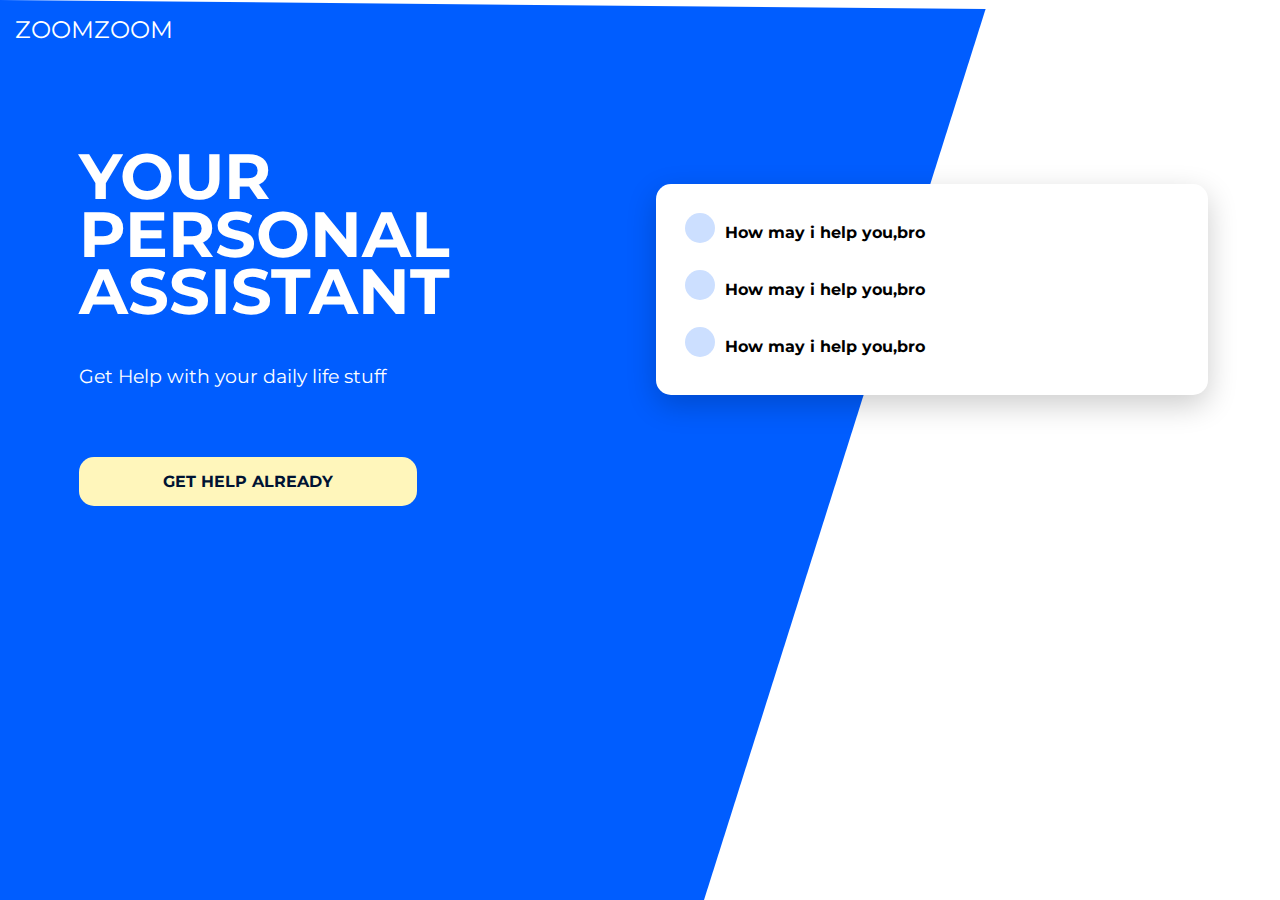
==== index.html @ 07915d10 "first sass project" ====
<!DOCTYPE html>
<html lang="en">
<head>
    <meta charset="UTF-8">
    <meta name="viewport" content="width=device-width, initial-scale=1.0">
    <meta http-equiv="X-UA-Compatible" content="ie=edge">
    <link rel="stylesheet" href="css/main.css">
    <title>Document</title>
</head>
<body>
    <div id="bg"></div>
    <header>
        <a href="#">ZoomZoom</a>
    </header>

    <main>
        <section id="card">
            <ul>
                <li>
                    <span></span>
                    <strong>How may i help you,bro</strong>
                </li>
                <li>
                    <span></span>
                    <strong>How may i help you,bro</strong>
                </li>
                <li>
                    <span></span>
                    <strong>How may i help you,bro</strong>
                </li>
                            </ul>
        </section>
        <section id="primary">
            <h1>Your personal Assistant</h1>
            <p>Get Help with your daily life stuff</p>
            <a href="#">Get help Already</a>
        </section>
        
    </main>

</body>
</html>
---- css/main.css ----
@import url("https://fonts.googleapis.com/css?family=Montserrat");
body, html {
  height: 100%;
}

body {
  font-family: 'Montserrat', sans-serif;
  margin: 0;
}

body #bg {
  -webkit-clip-path: polygon(0 6%, 100% 0, 100% 100%, 0 72%, 13% 100%);
          clip-path: polygon(0 6%, 100% 0, 100% 100%, 0 72%, 13% 100%);
  background-color: #005dff;
  width: 100%;
  height: 100%;
  position: absolute;
  z-index: -1;
}

@media (min-width: 840px) {
  body #bg {
    -webkit-clip-path: polygon(0 0, 77% 1%, 55% 100%, 0% 100%);
            clip-path: polygon(0 0, 77% 1%, 55% 100%, 0% 100%);
  }
}

body header a {
  color: #333;
  text-decoration: none;
  padding: 15px;
  display: block;
  font-size: .8em;
  text-transform: uppercase;
}

@media (min-width: 840px) {
  body header a {
    color: white;
    font-size: 1.5em;
  }
}

@media (min-width: 840px) {
  main {
    display: -ms-grid;
    display: grid;
    -ms-grid-columns: 50% auto;
        grid-template-columns: 50% auto;
        grid-template-areas: "primary card";
  }
}

main section#card {
  background: white;
  padding: 20px;
  margin: 1em auto;
  border-radius: 15px;
  -webkit-box-shadow: 0 10px 30px rgba(0, 0, 0, 0.2);
          box-shadow: 0 10px 30px rgba(0, 0, 0, 0.2);
  width: 80%;
}

@media (min-width: 840px) {
  main section#card {
    grid-area: card;
    height: -webkit-fit-content;
    height: -moz-fit-content;
    height: fit-content;
    -ms-flex-item-align: center;
        -ms-grid-row-align: center;
        align-self: center;
    margin: 1em;
  }
}

main section#card ul {
  list-style-type: none;
  margin: 0;
  padding: 0;
}

main section#card ul li {
  margin-bottom: 10px;
  padding: 9px;
}

main section#card ul li span {
  position: absolute;
  width: 30px;
  height: 30px;
  background-color: #ccdfff;
  border-radius: 50%;
  margin-right: 10px;
}

main section#card ul li strong {
  display: inline-block;
  margin-left: 40px;
  margin-top: 10px;
}

main section#primary {
  color: white;
  padding: 15px;
  text-align: center;
}

@media (min-width: 840px) {
  main section#primary {
    grid-area: primary;
    text-align: left;
    margin: 4em 0 0 4em;
  }
}

main section#primary h1 {
  font-size: 3em;
  margin-top: 10px;
  text-transform: uppercase;
}

@media (min-width: 840px) {
  main section#primary h1 {
    width: 30%;
    font-size: 4em;
    line-height: .9em;
  }
}

main section#primary p {
  font-size: 1.2em;
}

main section#primary a {
  color: #001333;
  border-radius: 15px;
  text-decoration: none;
  text-transform: uppercase;
  font-weight: bold;
  background-color: #fff6bb;
  display: block;
  text-align: center;
  margin: 50px auto 0 auto;
  padding: 8px;
  width: 40%;
  font-size: .7em;
}

@media (min-width: 840px) {
  main section#primary a {
    display: inline-block;
    padding: 15px 60px;
    font-size: 1em;
  }
}
/*# sourceMappingURL=main.css.map */
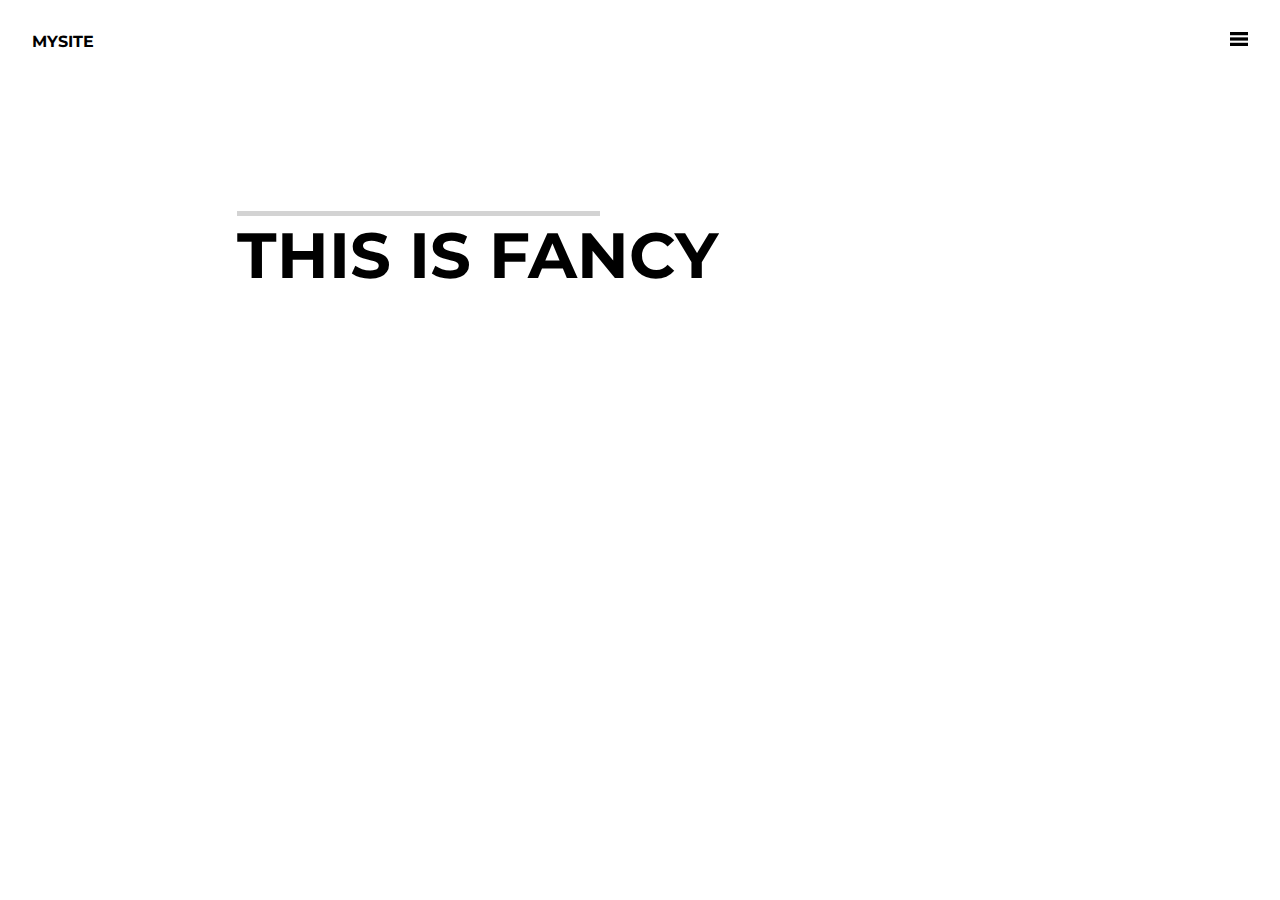
==== commit 9baa4f4c: "second sass project" ====
--- a/index.html
+++ b/index.html
@@ -5,38 +5,52 @@
     <meta name="viewport" content="width=device-width, initial-scale=1.0">
     <meta http-equiv="X-UA-Compatible" content="ie=edge">
     <link rel="stylesheet" href="css/main.css">
-    <title>Document</title>
+    <title>mega Menu</title>
 </head>
 <body>
-    <div id="bg"></div>
-    <header>
-        <a href="#">ZoomZoom</a>
-    </header>
-
-    <main>
-        <section id="card">
+        <nav id="overlay">
+            <img src="svgs/close.svg" class="close-btn" id="close-menu" alt="">
             <ul>
                 <li>
-                    <span></span>
-                    <strong>How may i help you,bro</strong>
+                    <a href="#">home</a>
+                    <span>Hurry,get back to the choppa!</span>
                 </li>
                 <li>
-                    <span></span>
-                    <strong>How may i help you,bro</strong>
+                    <a href="#">about us</a>
+                    <span>Hurry,get back to the choppa!</span>
                 </li>
                 <li>
-                    <span></span>
-                    <strong>How may i help you,bro</strong>
+                    <a href="#">services</a>
+                    <span>Hurry,get back to the choppa!</span>
                 </li>
-                            </ul>
+                <li>
+                    <a href="#">Contact </a>
+                    <span>Hurry,get back to the choppa!</span>
+                </li>
+            </ul>
+        </nav>
+        <header>
+            <a href="#" clas="logo"> mysite </a>
+
+            <img src="svgs/BTN.svg" class="menu-btn" id="open-menu"alt="">
+        </header>
+
+        <section>
+            <h1>this is fancy</h1>
         </section>
-        <section id="primary">
-            <h1>Your personal Assistant</h1>
-            <p>Get Help with your daily life stuff</p>
-            <a href="#">Get help Already</a>
-        </section>
+
+
+
+        <script>
+            var overlay=document.getElementById("overlay"); var closemenu = document.getElementById("close-menu");
+            
+            document.getElementById('open-menu').addEventListener('click',function(){
+                overlay.classList.add('show-menu');
+            });
+            document.getElementById('close-menu').addEventListener('click', function () {
+                overlay.classList.remove('show-menu');
+            });
         
-    </main>
-
+        </script>
 </body>
 </html>--- a/css/main.css
+++ b/css/main.css
@@ -1,158 +1,191 @@
 @import url("https://fonts.googleapis.com/css?family=Montserrat");
 body, html {
-  height: 100%;
-}
-
-body {
-  font-family: 'Montserrat',- sans-serif;
+  font-family: 'montserrat';
   margin: 0;
 }
 
-body #bg {
-  -webkit-clip-path: polygon(0 6%, 100% 0, 100% 100%, 0 72%, 13% 100%);
-          clip-path: polygon(0 6%, 100% 0, 100% 100%, 0 72%, 13% 100%);
-  background-color: #005dff;
-  width: 100%;
-  height: 100%;
-  position: absolute;
-  z-index: -1;
+body a, html a {
+  text-decoration: none;
 }
 
-@media (min-width: 840px) {
-  body #bg {
-    -webkit-clip-path: polygon(0 0, 77% 1%, 55% 100%, 0% 100%);
-            clip-path: polygon(0 0, 77% 1%, 55% 100%, 0% 100%);
+header {
+  padding: 2em;
+}
+
+header a {
+  color: black;
+  font-weight: bold;
+  text-transform: uppercase;
+}
+
+header .menu-btn {
+  width: 18px;
+  float: right;
+  cursor: pointer;
+}
+
+section {
+  padding: 4em;
+}
+
+section h1 {
+  font-size: 4em;
+  margin: 1em auto;
+  width: 70%;
+  text-transform: uppercase;
+}
+
+section h1::before {
+  content: ' ';
+  border-top: 5px solid lightgray;
+  display: block;
+  width: 45%;
+}
+
+nav {
+  position: absolute;
+  background: black;
+  padding: 2em;
+  width: calc(100% - 4em);
+  height: calc(100vh - 4em);
+  display: none;
+  -webkit-transform: scaleX(0);
+          transform: scaleX(0);
+  -webkit-transform-origin: right;
+          transform-origin: right;
+}
+
+nav .close-btn {
+  width: 18px;
+  float: right;
+  cursor: pointer;
+  color: white;
+  opacity: 0;
+}
+
+nav ul {
+  list-style-type: none;
+  margin: 10% auto 0 auto;
+  padding: 0;
+  display: -ms-grid;
+  display: grid;
+  -ms-grid-columns: (25%)[4];
+      grid-template-columns: repeat(4, 25%);
+  width: 80%;
+}
+
+nav ul a {
+  color: white;
+  font-weight: bold;
+  font-size: 1.4em;
+  text-transform: uppercase;
+}
+
+nav ul span {
+  color: gray;
+  display: block;
+  font-size: .75em;
+  margin-top: 20px;
+}
+
+nav ul li {
+  opacity: 0;
+}
+
+.show-menu {
+  display: block;
+  -webkit-animation: slide-menu 1s ease-in forwards;
+          animation: slide-menu 1s ease-in forwards;
+}
+
+.show-menu .close-btn {
+  -webkit-animation: show-x 1s 1s forwards;
+          animation: show-x 1s 1s forwards;
+}
+
+.show-menu li:nth-of-type(1) {
+  -webkit-animation: menu-item-anim .9s forwards 1s ease-in-out;
+          animation: menu-item-anim .9s forwards 1s ease-in-out;
+}
+
+.show-menu li:nth-of-type(2) {
+  -webkit-animation: menu-item-anim .9s forwards 1.2s ease-in-out;
+          animation: menu-item-anim .9s forwards 1.2s ease-in-out;
+}
+
+.show-menu li:nth-of-type(3) {
+  -webkit-animation: menu-item-anim .9s forwards 1.4s ease-in-out;
+          animation: menu-item-anim .9s forwards 1.4s ease-in-out;
+}
+
+.show-menu li:nth-of-type(4) {
+  -webkit-animation: menu-item-anim .9s forwards 1.6s ease-in-out;
+          animation: menu-item-anim .9s forwards 1.6s ease-in-out;
+}
+
+@-webkit-keyframes slide-menu {
+  from {
+    -webkit-transform: scaleX(0);
+            transform: scaleX(0);
+  }
+  to {
+    -webkit-transform: scaleX(1);
+            transform: scaleX(1);
   }
 }
 
-body header a {
-  color: #333;
-  text-decoration: none;
-  padding: 15px;
-  display: block;
-  font-size: .8em;
-  text-transform: uppercase;
-}
-
-@media (min-width: 840px) {
-  body header a {
-    color: white;
-    font-size: 1.5em;
+@keyframes slide-menu {
+  from {
+    -webkit-transform: scaleX(0);
+            transform: scaleX(0);
+  }
+  to {
+    -webkit-transform: scaleX(1);
+            transform: scaleX(1);
   }
 }
 
-@media (min-width: 840px) {
-  main {
-    display: -ms-grid;
-    display: grid;
-    -ms-grid-columns: 50% auto;
-        grid-template-columns: 50% auto;
-        grid-template-areas: "primary card";
+@-webkit-keyframes show-x {
+  from {
+    opacity: 0;
+  }
+  to {
+    opacity: 1;
   }
 }
 
-main section#card {
-  background: white;
-  padding: 20px;
-  margin: 1em auto;
-  border-radius: 15px;
-  -webkit-box-shadow: 0 10px 30px rgba(0, 0, 0, 0.2);
-          box-shadow: 0 10px 30px rgba(0, 0, 0, 0.2);
-  width: 80%;
-}
-
-@media (min-width: 840px) {
-  main section#card {
-    grid-area: card;
-    height: -webkit-fit-content;
-    height: -moz-fit-content;
-    height: fit-content;
-    -ms-flex-item-align: center;
-        -ms-grid-row-align: center;
-        align-self: center;
-    margin: 1em;
+@keyframes show-x {
+  from {
+    opacity: 0;
+  }
+  to {
+    opacity: 1;
   }
 }
 
-main section#card ul {
-  list-style-type: none;
-  margin: 0;
-  padding: 0;
-}
-
-main section#card ul li {
-  margin-bottom: 10px;
-  padding: 9px;
-}
-
-main section#card ul li span {
-  position: absolute;
-  width: 30px;
-  height: 30px;
-  background-color: #ccdfff;
-  border-radius: 50%;
-  margin-right: 10px;
-}
-
-main section#card ul li strong {
-  display: inline-block;
-  margin-left: 40px;
-  margin-top: 10px;
-}
-
-main section#primary {
-  color: white;
-  padding: 15px;
-  text-align: center;
-}
-
-@media (min-width: 840px) {
-  main section#primary {
-    grid-area: primary;
-    text-align: left;
-    margin: 4em 0 0 4em;
+@-webkit-keyframes menu-item-anim {
+  from {
+    -webkit-transform: translateY(50%);
+            transform: translateY(50%);
+    opacity: 0;
+  }
+  to {
+    -webkit-transform: translateY(0);
+            transform: translateY(0);
+    opacity: 1;
   }
 }
 
-main section#primary h1 {
-  font-size: 3em;
-  margin-top: 10px;
-  text-transform: uppercase;
-}
-
-@media (min-width: 840px) {
-  main section#primary h1 {
-    width: 30%;
-    font-size: 4em;
-    line-height: .9em;
+@keyframes menu-item-anim {
+  from {
+    -webkit-transform: translateY(50%);
+            transform: translateY(50%);
+    opacity: 0;
   }
-}
-
-main section#primary p {
-  font-size: 1.2em;
-}
-
-main section#primary a {
-  color: #001333;
-  border-radius: 15px;
-  text-decoration: none;
-  text-transform: uppercase;
-  font-weight: bold;
-  background-color: #fff6bb;
-  display: block;
-  text-align: center;
-  margin: 50px auto 0 auto;
-  padding: 8px;
-  width: 40%;
-  font-size: .7em;
-}
-
-@media (min-width: 840px) {
-  main section#primary a {
-    display: inline-block;
-    padding: 15px 60px;
-    font-size: 1em;
+  to {
+    -webkit-transform: translateY(0);
+            transform: translateY(0);
+    opacity: 1;
   }
 }
 /*# sourceMappingURL=main.css.map */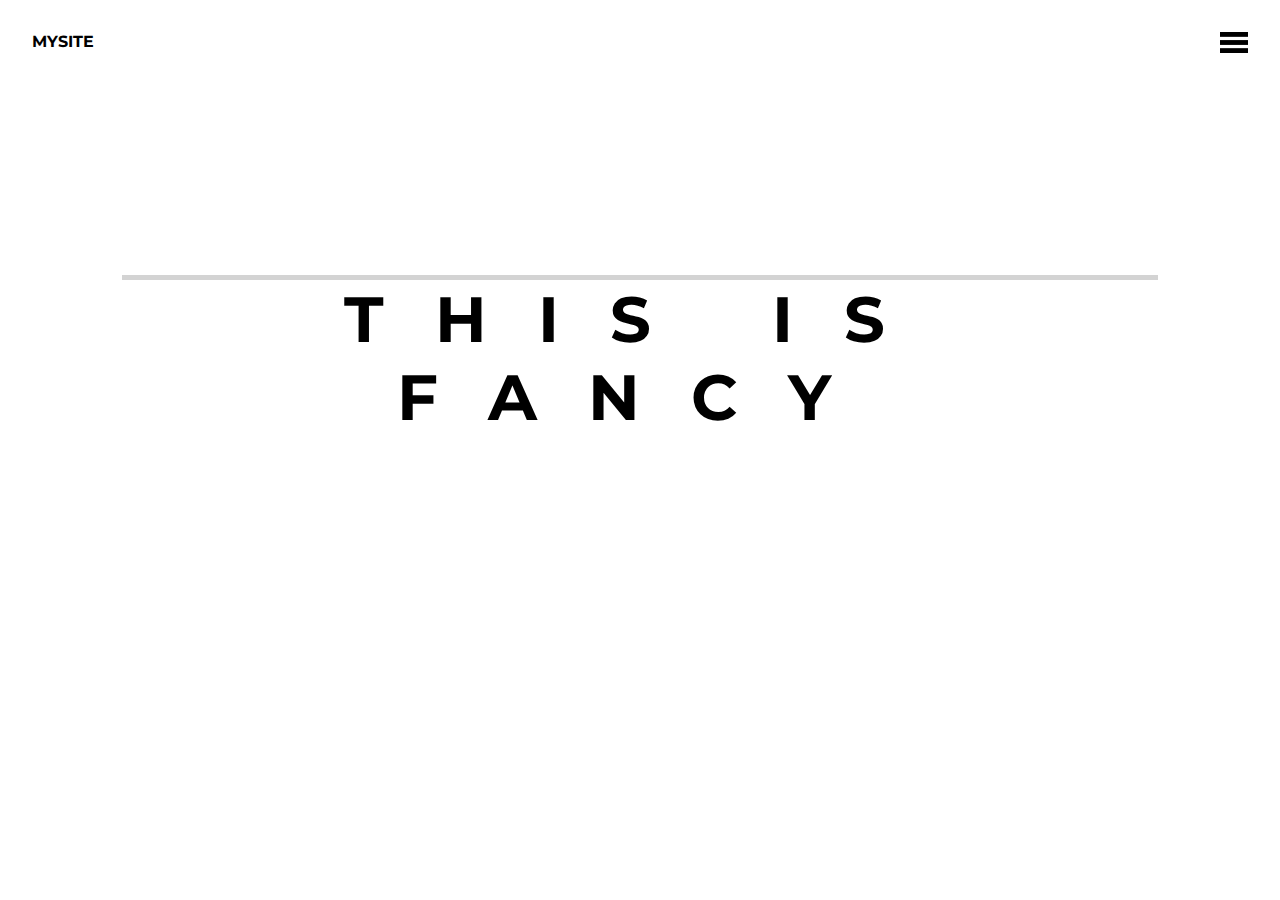
==== commit 97255881: "Second project edits" ====
--- a/index.html
+++ b/index.html
@@ -28,6 +28,7 @@
                     <span>Hurry,get back to the choppa!</span>
                 </li>
             </ul>
+            <img src="svgs/Vshape.svg" class="v-shape" id="close-menu" alt="">
         </nav>
         <header>
             <a href="#" clas="logo"> mysite </a>
@@ -45,10 +46,13 @@
             var overlay=document.getElementById("overlay"); var closemenu = document.getElementById("close-menu");
             
             document.getElementById('open-menu').addEventListener('click',function(){
+               
                 overlay.classList.add('show-menu');
             });
             document.getElementById('close-menu').addEventListener('click', function () {
+              
                 overlay.classList.remove('show-menu');
+                
             });
         
         </script>
--- a/css/main.css
+++ b/css/main.css
@@ -19,27 +19,30 @@
 }
 
 header .menu-btn {
-  width: 18px;
+  width: 28px;
   float: right;
   cursor: pointer;
 }
 
 section {
+  margin-top: 4em;
   padding: 4em;
+  text-align: center;
 }
 
 section h1 {
   font-size: 4em;
   margin: 1em auto;
-  width: 70%;
+  width: 90%;
+  letter-spacing: .8em;
   text-transform: uppercase;
 }
 
 section h1::before {
   content: ' ';
+  margin: 0 auto;
   border-top: 5px solid lightgray;
   display: block;
-  width: 45%;
 }
 
 nav {
@@ -53,13 +56,21 @@
           transform: scaleX(0);
   -webkit-transform-origin: right;
           transform-origin: right;
+  -webkit-transition: all 0.5s;
+  transition: all 0.5s;
 }
 
 nav .close-btn {
-  width: 18px;
+  width: 28px;
   float: right;
   cursor: pointer;
   color: white;
+  opacity: 0;
+}
+
+nav .v-shape {
+  width: 60rem;
+  margin: 5rem 25rem;
   opacity: 0;
 }
 
@@ -74,10 +85,15 @@
   width: 80%;
 }
 
+nav ul li {
+  margin-right: 2em;
+}
+
 nav ul a {
   color: white;
   font-weight: bold;
   font-size: 1.4em;
+  letter-spacing: .1em;
   text-transform: uppercase;
 }
 
@@ -86,6 +102,7 @@
   display: block;
   font-size: .75em;
   margin-top: 20px;
+  letter-spacing: .5em;
 }
 
 nav ul li {
@@ -103,6 +120,11 @@
           animation: show-x 1s 1s forwards;
 }
 
+.show-menu .v-shape {
+  -webkit-animation: show-x 2s 2s forwards;
+          animation: show-x 2s 2s forwards;
+}
+
 .show-menu li:nth-of-type(1) {
   -webkit-animation: menu-item-anim .9s forwards 1s ease-in-out;
           animation: menu-item-anim .9s forwards 1s ease-in-out;
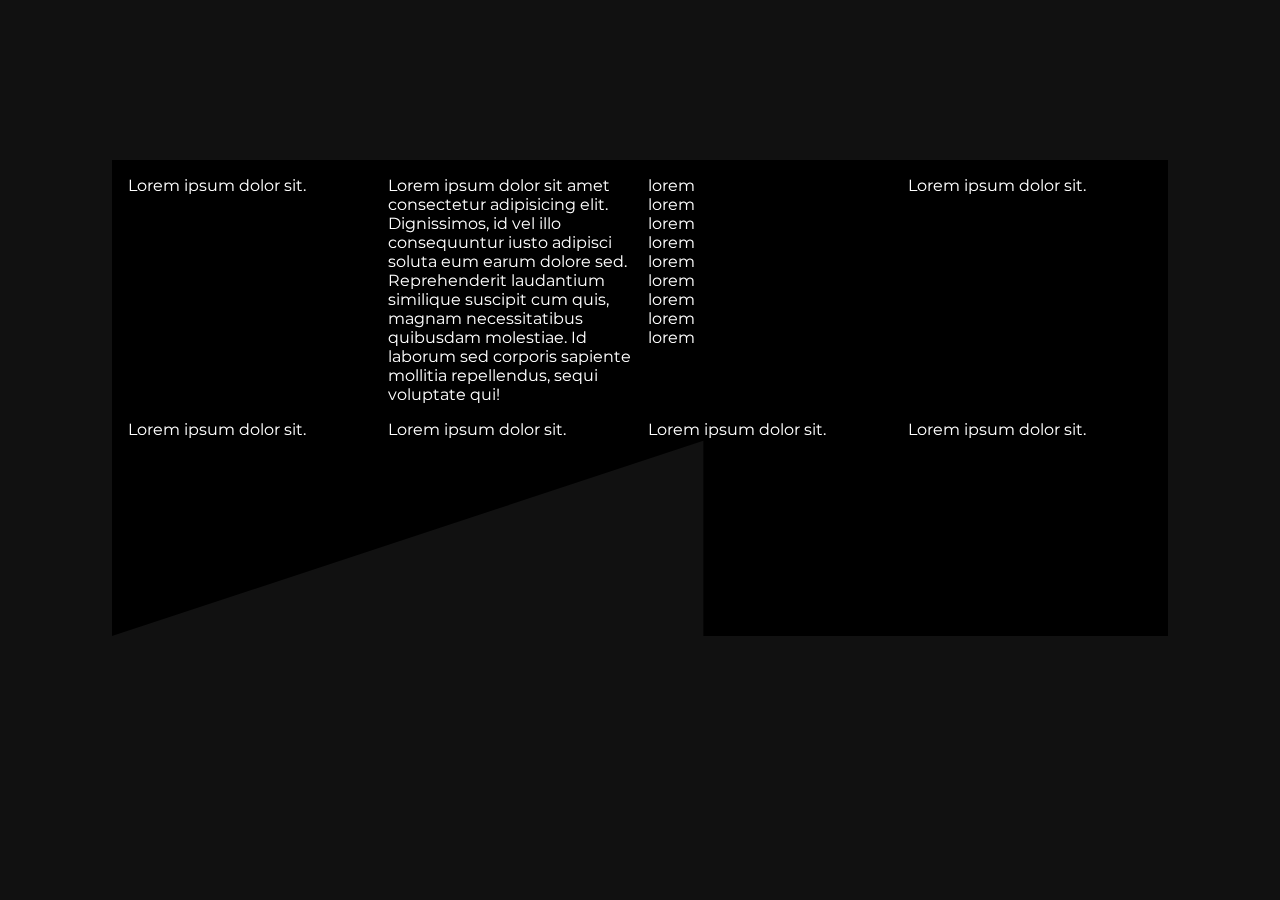
==== commit 27cf76b4: "first grid exercise" ====
--- a/index.html
+++ b/index.html
@@ -3,58 +3,45 @@
 <head>
     <meta charset="UTF-8">
     <meta name="viewport" content="width=device-width, initial-scale=1.0">
+    <link rel="stylesheet" href="css/main.css">
     <meta http-equiv="X-UA-Compatible" content="ie=edge">
-    <link rel="stylesheet" href="css/main.css">
-    <title>mega Menu</title>
+    <title>Document</title>
 </head>
 <body>
-        <nav id="overlay">
-            <img src="svgs/close.svg" class="close-btn" id="close-menu" alt="">
-            <ul>
-                <li>
-                    <a href="#">home</a>
-                    <span>Hurry,get back to the choppa!</span>
-                </li>
-                <li>
-                    <a href="#">about us</a>
-                    <span>Hurry,get back to the choppa!</span>
-                </li>
-                <li>
-                    <a href="#">services</a>
-                    <span>Hurry,get back to the choppa!</span>
-                </li>
-                <li>
-                    <a href="#">Contact </a>
-                    <span>Hurry,get back to the choppa!</span>
-                </li>
-            </ul>
-            <img src="svgs/Vshape.svg" class="v-shape" id="close-menu" alt="">
-        </nav>
-        <header>
-            <a href="#" clas="logo"> mysite </a>
-
-            <img src="svgs/BTN.svg" class="menu-btn" id="open-menu"alt="">
-        </header>
-
-        <section>
-            <h1>this is fancy</h1>
-        </section>
-
-
-
-        <script>
-            var overlay=document.getElementById("overlay"); var closemenu = document.getElementById("close-menu");
-            
-            document.getElementById('open-menu').addEventListener('click',function(){
-               
-                overlay.classList.add('show-menu');
-            });
-            document.getElementById('close-menu').addEventListener('click', function () {
-              
-                overlay.classList.remove('show-menu');
+        <div class="wrapper">
+            <div>
+                Lorem ipsum dolor sit.
+            </div>
+            <div>
+                Lorem ipsum dolor sit amet consectetur adipisicing elit. Dignissimos, id vel illo consequuntur iusto adipisci soluta eum earum dolore sed. Reprehenderit laudantium similique suscipit cum quis, magnam necessitatibus quibusdam molestiae. Id laborum sed corporis sapiente mollitia repellendus, sequi voluptate qui!
+            </div>
+            <div class="nested">
+                <div>lorem</div>
+                <div>lorem</div>
+                <div>lorem</div>
+                <div>lorem</div>
+                <div>lorem</div>
+                <div>lorem</div>
+                <div>lorem</div>
+                <div>lorem</div>
+                <div>lorem</div>
                 
-            });
-        
-        </script>
+            </div>
+            <div>
+                Lorem ipsum dolor sit.
+            </div>
+            <div>
+                Lorem ipsum dolor sit.
+            </div>
+            <div>
+                Lorem ipsum dolor sit.
+            </div>
+            <div>
+                Lorem ipsum dolor sit.
+            </div>
+            <div>
+                Lorem ipsum dolor sit.
+            </div>
+        </div>
 </body>
 </html>--- a/css/main.css
+++ b/css/main.css
@@ -1,213 +1,46 @@
 @import url("https://fonts.googleapis.com/css?family=Montserrat");
-body, html {
+body {
+  background: #111;
   font-family: 'montserrat';
   margin: 0;
 }
 
-body a, html a {
-  text-decoration: none;
+.wrapper {
+  padding: 0;
+  margin: 0;
+  display: -ms-grid;
+  display: grid;
+  -ms-grid-columns: (1fr)[4];
+      grid-template-columns: repeat(4, 1fr);
+  grid-auto-rows: minmax(200px, auto);
+  grid-gap: 1em;
+  width: 80%;
+  margin: 10em auto 0 auto;
+  padding: 1em;
+  color: white;
+  list-style-type: none;
+  background-color: black;
+  -webkit-filter: brightness(100%);
+          filter: brightness(100%);
+  -webkit-clip-path: polygon(0% 15%, 0 0, 15% 0%, 85% 0%, 100% 0, 100% 15%, 100% 57%, 100% 100%, 56% 100%, 56% 59%, 0 100%, 0% 85%);
+          clip-path: polygon(0% 15%, 0 0, 15% 0%, 85% 0%, 100% 0, 100% 15%, 100% 57%, 100% 100%, 56% 100%, 56% 59%, 0 100%, 0% 85%);
 }
 
-header {
-  padding: 2em;
-}
-
-header a {
-  color: black;
+.wrapper a {
+  text-decoration: none;
+  color: white;
   font-weight: bold;
+  font-size: 2em;
+  letter-spacing: .2em;
   text-transform: uppercase;
 }
 
-header .menu-btn {
-  width: 28px;
-  float: right;
-  cursor: pointer;
-}
-
-section {
-  margin-top: 4em;
-  padding: 4em;
-  text-align: center;
-}
-
-section h1 {
-  font-size: 4em;
-  margin: 1em auto;
-  width: 90%;
-  letter-spacing: .8em;
-  text-transform: uppercase;
-}
-
-section h1::before {
-  content: ' ';
-  margin: 0 auto;
-  border-top: 5px solid lightgray;
-  display: block;
-}
-
-nav {
-  position: absolute;
-  background: black;
-  padding: 2em;
-  width: calc(100% - 4em);
-  height: calc(100vh - 4em);
-  display: none;
-  -webkit-transform: scaleX(0);
-          transform: scaleX(0);
-  -webkit-transform-origin: right;
-          transform-origin: right;
-  -webkit-transition: all 0.5s;
-  transition: all 0.5s;
-}
-
-nav .close-btn {
-  width: 28px;
-  float: right;
-  cursor: pointer;
-  color: white;
-  opacity: 0;
-}
-
-nav .v-shape {
-  width: 60rem;
-  margin: 5rem 25rem;
-  opacity: 0;
-}
-
-nav ul {
-  list-style-type: none;
-  margin: 10% auto 0 auto;
-  padding: 0;
-  display: -ms-grid;
-  display: grid;
-  -ms-grid-columns: (25%)[4];
-      grid-template-columns: repeat(4, 25%);
-  width: 80%;
-}
-
-nav ul li {
-  margin-right: 2em;
-}
-
-nav ul a {
-  color: white;
-  font-weight: bold;
-  font-size: 1.4em;
-  letter-spacing: .1em;
-  text-transform: uppercase;
-}
-
-nav ul span {
-  color: gray;
-  display: block;
-  font-size: .75em;
-  margin-top: 20px;
-  letter-spacing: .5em;
-}
-
-nav ul li {
-  opacity: 0;
-}
-
-.show-menu {
-  display: block;
-  -webkit-animation: slide-menu 1s ease-in forwards;
-          animation: slide-menu 1s ease-in forwards;
-}
-
-.show-menu .close-btn {
-  -webkit-animation: show-x 1s 1s forwards;
-          animation: show-x 1s 1s forwards;
-}
-
-.show-menu .v-shape {
-  -webkit-animation: show-x 2s 2s forwards;
-          animation: show-x 2s 2s forwards;
-}
-
-.show-menu li:nth-of-type(1) {
-  -webkit-animation: menu-item-anim .9s forwards 1s ease-in-out;
-          animation: menu-item-anim .9s forwards 1s ease-in-out;
-}
-
-.show-menu li:nth-of-type(2) {
-  -webkit-animation: menu-item-anim .9s forwards 1.2s ease-in-out;
-          animation: menu-item-anim .9s forwards 1.2s ease-in-out;
-}
-
-.show-menu li:nth-of-type(3) {
-  -webkit-animation: menu-item-anim .9s forwards 1.4s ease-in-out;
-          animation: menu-item-anim .9s forwards 1.4s ease-in-out;
-}
-
-.show-menu li:nth-of-type(4) {
-  -webkit-animation: menu-item-anim .9s forwards 1.6s ease-in-out;
-          animation: menu-item-anim .9s forwards 1.6s ease-in-out;
-}
-
-@-webkit-keyframes slide-menu {
-  from {
-    -webkit-transform: scaleX(0);
-            transform: scaleX(0);
-  }
-  to {
-    -webkit-transform: scaleX(1);
-            transform: scaleX(1);
-  }
-}
-
-@keyframes slide-menu {
-  from {
-    -webkit-transform: scaleX(0);
-            transform: scaleX(0);
-  }
-  to {
-    -webkit-transform: scaleX(1);
-            transform: scaleX(1);
-  }
-}
-
-@-webkit-keyframes show-x {
-  from {
-    opacity: 0;
-  }
-  to {
-    opacity: 1;
-  }
-}
-
-@keyframes show-x {
-  from {
-    opacity: 0;
-  }
-  to {
-    opacity: 1;
-  }
-}
-
-@-webkit-keyframes menu-item-anim {
-  from {
-    -webkit-transform: translateY(50%);
-            transform: translateY(50%);
-    opacity: 0;
-  }
-  to {
-    -webkit-transform: translateY(0);
-            transform: translateY(0);
-    opacity: 1;
-  }
-}
-
-@keyframes menu-item-anim {
-  from {
-    -webkit-transform: translateY(50%);
-            transform: translateY(50%);
-    opacity: 0;
-  }
-  to {
-    -webkit-transform: translateY(0);
-            transform: translateY(0);
-    opacity: 1;
-  }
+.wrapper p {
+  margin-top: 0;
+  line-height: 1em;
+  letter-spacing: .2em;
+  width: 50%;
+  font-weight: 100;
+  color: #aaa;
 }
 /*# sourceMappingURL=main.css.map */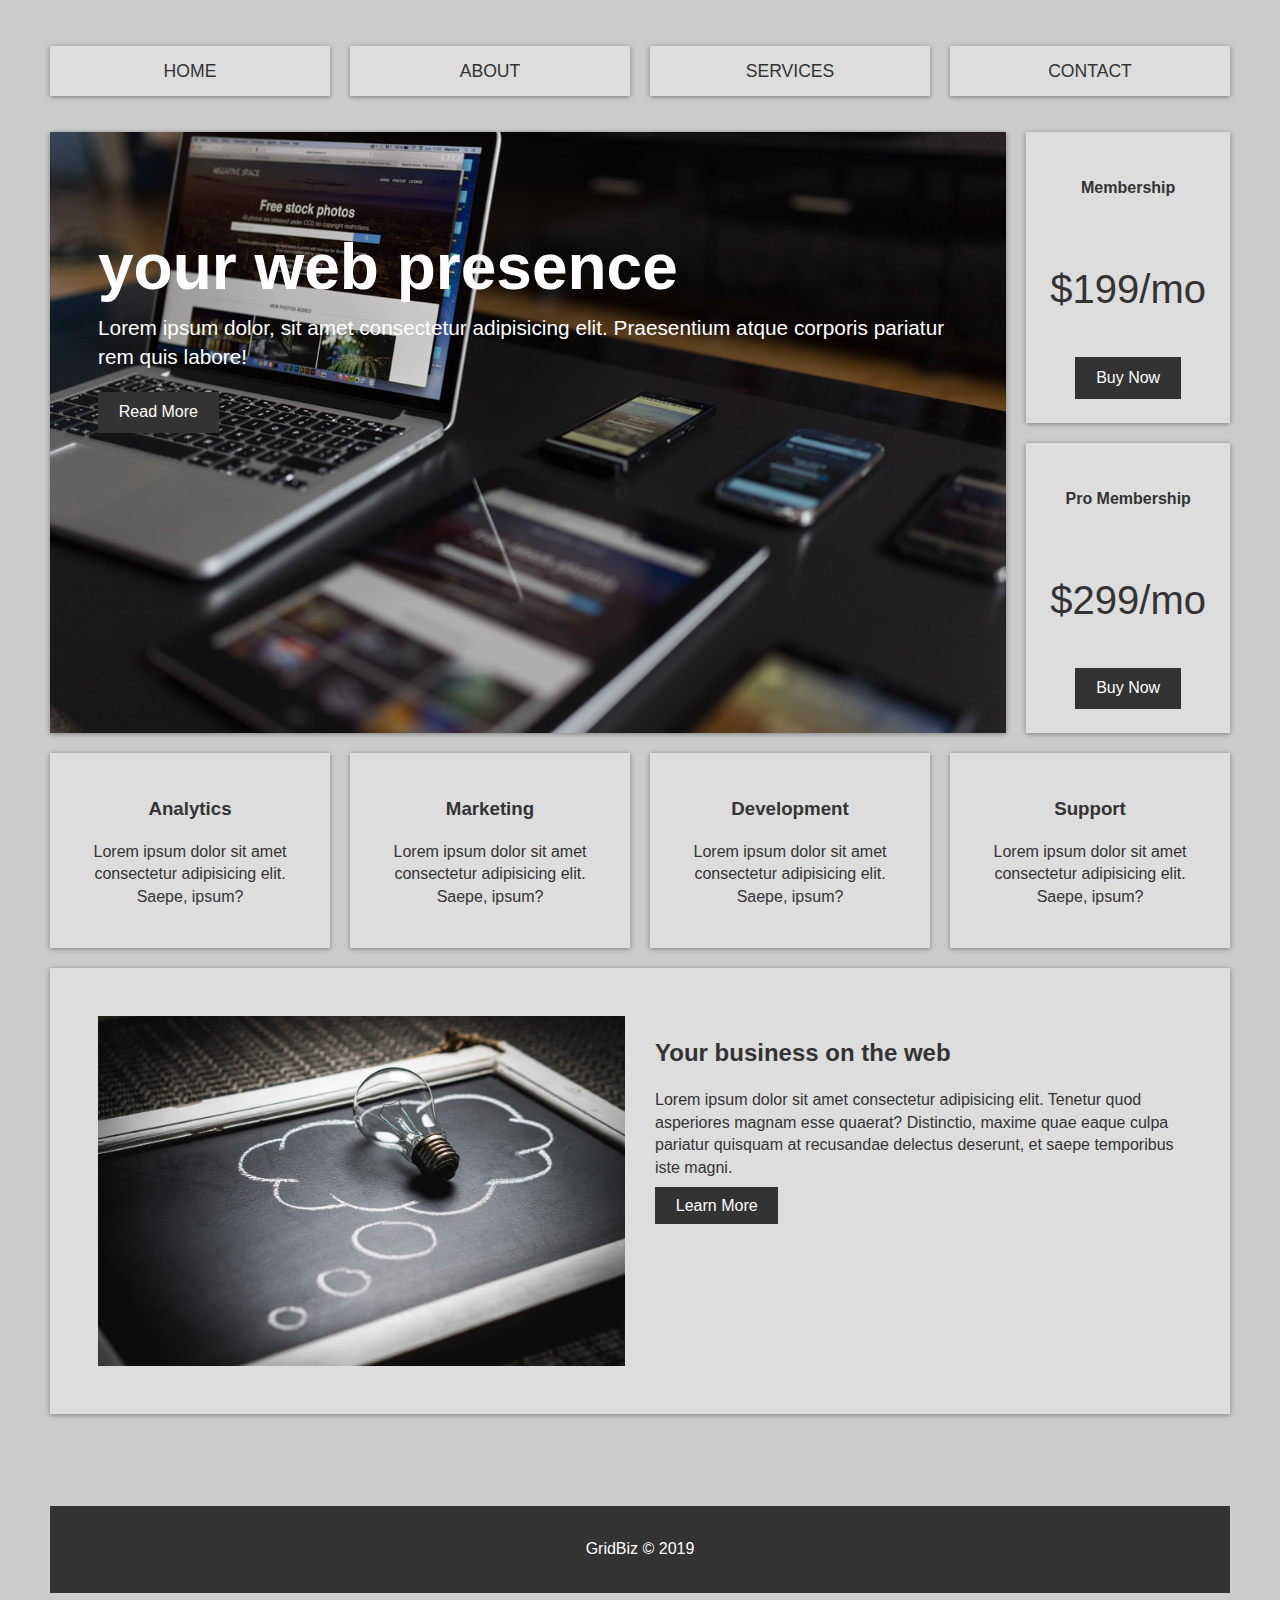
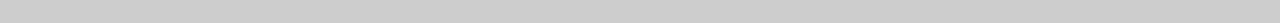
==== commit b4243e2d: "second css grid project" ====
--- a/index.html
+++ b/index.html
@@ -5,43 +5,103 @@
     <meta name="viewport" content="width=device-width, initial-scale=1.0">
     <link rel="stylesheet" href="css/main.css">
     <meta http-equiv="X-UA-Compatible" content="ie=edge">
-    <title>Document</title>
+    <script src="https://use.fontawesome.com/releases/v5.0.6/js/all.js"></script>
+    <title>GridBiz</title>
 </head>
 <body>
         <div class="wrapper">
-            <div>
-                Lorem ipsum dolor sit.
-            </div>
-            <div>
-                Lorem ipsum dolor sit amet consectetur adipisicing elit. Dignissimos, id vel illo consequuntur iusto adipisci soluta eum earum dolore sed. Reprehenderit laudantium similique suscipit cum quis, magnam necessitatibus quibusdam molestiae. Id laborum sed corporis sapiente mollitia repellendus, sequi voluptate qui!
-            </div>
-            <div class="nested">
-                <div>lorem</div>
-                <div>lorem</div>
-                <div>lorem</div>
-                <div>lorem</div>
-                <div>lorem</div>
-                <div>lorem</div>
-                <div>lorem</div>
-                <div>lorem</div>
-                <div>lorem</div>
-                
-            </div>
-            <div>
-                Lorem ipsum dolor sit.
-            </div>
-            <div>
-                Lorem ipsum dolor sit.
-            </div>
-            <div>
-                Lorem ipsum dolor sit.
-            </div>
-            <div>
-                Lorem ipsum dolor sit.
-            </div>
-            <div>
-                Lorem ipsum dolor sit.
-            </div>
+            <!-- navigation -->
+            <nav class="main-nav">
+                <ul>
+                    <li>
+                        <a href="#">Home</a>
+                    </li>
+                     <li>
+                        <a href="#">About</a>
+                    </li>
+                     <li>
+                        <a href="#">Services</a>
+                    </li>
+                     <li>
+                        <a href="#">Contact</a>
+                    </li>
+                </ul>
+            </nav>
+
+
+            <!-- top container -->
+
+            <section class="top-container">
+                <header class="showcase">
+                    <h1>your web presence</h1>
+                    <p>Lorem ipsum dolor, sit amet consectetur adipisicing elit. Praesentium atque corporis pariatur rem quis labore!</p>
+                    <a href="#" class="btn">Read More</a>
+                </header>
+                <div class="top-box top-box-a">
+                    <h4>Membership</h4>
+                    <p class="price">$199/mo</p>
+                    <a href="#" class="btn">Buy Now</a>
+                </div>
+                 <div class="top-box top-box-b">
+                    <h4>Pro Membership</h4>
+                    <p class="price">$299/mo</p>
+                    <a href="#" class="btn">Buy Now</a>
+                </div>
+            </section>
+
+            <!-- Boxes section -->
+            <section class="boxes">
+                <div class="box">
+                    <i class="fas fa-chart-pie fa-5x"></i>
+                    <h3>Analytics</h3>
+                    <p>Lorem ipsum dolor sit amet consectetur adipisicing elit. Saepe, ipsum?</p>
+                </div>
+                  <div class="box">
+                    <i class="fas fa-globe fa-5x"></i>
+                    <h3>Marketing</h3>
+                    <p>Lorem ipsum dolor sit amet consectetur adipisicing elit. Saepe, ipsum?</p>
+                </div>
+                 <div class="box">
+                    <i class="fas fa-cog fa-5x"></i>
+                    <h3>Development</h3>
+                    <p>Lorem ipsum dolor sit amet consectetur adipisicing elit. Saepe, ipsum?</p>
+                </div>
+                  <div class="box">
+                    <i class="fas fa-users fa-5x"></i>
+                    <h3>Support</h3>
+                    <p>Lorem ipsum dolor sit amet consectetur adipisicing elit. Saepe, ipsum?</p>
+                </div>
+            </section>
+
+            <!-- Info Section -->
+
+            <section class="info">
+                <img src="img/pic1.jpeg" alt="">
+                <div>
+                    <h2>Your business on the web</h2>
+                    <p>Lorem ipsum dolor sit amet consectetur adipisicing elit. Tenetur quod asperiores magnam esse quaerat? Distinctio, maxime quae eaque culpa pariatur quisquam at recusandae delectus deserunt, et saepe temporibus iste magni.</p>
+                    <a href="#" class="btn">Learn More</a>
+                </div>
+            </section>
+
+
+            <!-- Portfolio  -->
+
+            <section class="portofolio">
+                <img src="https://source.unsplash.com/random/200x200" alt="">
+                <img src="https://source.unsplash.com/random/201x200" alt="">
+                <img src="https://source.unsplash.com/random/202x200" alt="">
+                <img src="https://source.unsplash.com/random/203x200" alt="">
+                <img src="https://source.unsplash.com/random/204x200" alt="">
+                 <img src="https://source.unsplash.com/random/205x200" alt="">
+                <img src="https://source.unsplash.com/random/206x200" alt="">
+            </section>
+
+            <!-- Footer -->
+            <footer>
+                <p>GridBiz &copy; 2019</p>
+            </footer>
         </div>
+<!-- wrapper ends -->
 </body>
 </html>--- a/css/main.css
+++ b/css/main.css
@@ -1,46 +1,238 @@
-@import url("https://fonts.googleapis.com/css?family=Montserrat");
+html {
+  -webkit-box-sizing: border-box;
+          box-sizing: border-box;
+  font-family: Arial, Helvetica, sans-serif;
+  color: #333;
+}
+
 body {
-  background: #111;
-  font-family: 'montserrat';
-  margin: 0;
+  background: #ccc;
+  margin: 30px 50px;
+  line-height: 1.4;
+}
+
+body img {
+  max-width: 100%;
+}
+
+.btn {
+  background: #333;
+  color: #fff;
+  padding: 0.6rem 1.3rem;
+  text-decoration: none;
+  border: 0;
+  -webkit-transition: all 0.3s;
+  transition: all 0.3s;
+}
+
+.btn:hover {
+  background: #ecdac5;
+  color: #333;
 }
 
 .wrapper {
+  display: -ms-grid;
+  display: grid;
+  grid-gap: 20px;
+}
+
+.wrapper .main-nav ul {
+  display: -ms-grid;
+  display: grid;
+  grid-gap: 20px;
   padding: 0;
-  margin: 0;
-  display: -ms-grid;
-  display: grid;
+  list-style: none;
   -ms-grid-columns: (1fr)[4];
       grid-template-columns: repeat(4, 1fr);
-  grid-auto-rows: minmax(200px, auto);
-  grid-gap: 1em;
-  width: 80%;
-  margin: 10em auto 0 auto;
-  padding: 1em;
-  color: white;
-  list-style-type: none;
-  background-color: black;
-  -webkit-filter: brightness(100%);
-          filter: brightness(100%);
-  -webkit-clip-path: polygon(0% 15%, 0 0, 15% 0%, 85% 0%, 100% 0, 100% 15%, 100% 57%, 100% 100%, 56% 100%, 56% 59%, 0 100%, 0% 85%);
-          clip-path: polygon(0% 15%, 0 0, 15% 0%, 85% 0%, 100% 0, 100% 15%, 100% 57%, 100% 100%, 56% 100%, 56% 59%, 0 100%, 0% 85%);
-}
-
-.wrapper a {
+}
+
+.wrapper .main-nav ul a {
+  background: #ddd;
+  display: block;
   text-decoration: none;
-  color: white;
-  font-weight: bold;
-  font-size: 2em;
-  letter-spacing: .2em;
+  padding: 0.8rem;
+  text-align: center;
+  color: #333;
   text-transform: uppercase;
-}
-
-.wrapper p {
+  font-size: 1.1rem;
+  -webkit-box-shadow: 0 1px 5px rgba(104, 104, 104, 0.8);
+          box-shadow: 0 1px 5px rgba(104, 104, 104, 0.8);
+  -webkit-transition: all 0.3s;
+  transition: all 0.3s;
+}
+
+.wrapper .main-nav ul a:hover {
+  background: #333;
+  color: #fff;
+}
+
+.top-container {
+  display: -ms-grid;
+  display: grid;
+  grid-gap: 20px;
+      grid-template-areas: 'showcase showcase top-box-a'+ 'showcase showcase top-box-b';
+}
+
+.top-container .showcase {
+  -ms-grid-row: 1;
+  -ms-grid-row-span: 2;
+  -ms-grid-column: 1;
+  -ms-grid-column-span: 2;
+  grid-area: showcase;
+  min-height: 400px;
+  background: url("../img/showcase.jpg");
+  background-size: cover;
+  background-position: center;
+  padding: 3rem;
+  display: -webkit-box;
+  display: -ms-flexbox;
+  display: flex;
+  -webkit-box-orient: vertical;
+  -webkit-box-direction: normal;
+      -ms-flex-direction: column;
+          flex-direction: column;
+  -webkit-box-align: start;
+      -ms-flex-align: start;
+          align-items: start;
+  -webkit-box-pack: top;
+      -ms-flex-pack: top;
+          justify-content: top;
+  -webkit-box-shadow: 0 1px 5px rgba(104, 104, 104, 0.8);
+          box-shadow: 0 1px 5px rgba(104, 104, 104, 0.8);
+}
+
+.top-container .showcase h1 {
+  font-size: 4rem;
+  margin-bottom: 0;
+  color: #fff;
+}
+
+.top-container .showcase p {
+  font-size: 1.3rem;
   margin-top: 0;
-  line-height: 1em;
-  letter-spacing: .2em;
-  width: 50%;
-  font-weight: 100;
-  color: #aaa;
+  color: #fff;
+}
+
+.top-container .top-box {
+  background: #ddd;
+  display: -ms-grid;
+  display: grid;
+  -webkit-box-align: center;
+      -ms-flex-align: center;
+          align-items: center;
+  justify-items: center;
+  -webkit-box-shadow: 0 1px 5px rgba(104, 104, 104, 0.8);
+          box-shadow: 0 1px 5px rgba(104, 104, 104, 0.8);
+  padding: 1.5rem;
+}
+
+.top-container .top-box .price {
+  font-size: 2.5rem;
+}
+
+.top-container .top-box .top-box-a {
+  -ms-grid-row: 1;
+  -ms-grid-column: 3;
+  grid-area: top-box-a;
+}
+
+.top-container .top-box .top-box-b {
+  -ms-grid-row: 2;
+  -ms-grid-column: 3;
+  grid-area: top-box-b;
+}
+
+.boxes {
+  display: -ms-grid;
+  display: grid;
+  grid-gap: 20px;
+  -ms-grid-columns: (minmax(200px, 1fr))[auto-fit];
+      grid-template-columns: repeat(auto-fit, minmax(200px, 1fr));
+}
+
+.boxes .box {
+  background: #ddd;
+  text-align: center;
+  padding: 1.5rem 2rem;
+  -webkit-box-shadow: 0 1px 5px rgba(104, 104, 104, 0.8);
+          box-shadow: 0 1px 5px rgba(104, 104, 104, 0.8);
+}
+
+.info {
+  background: #ddd;
+  -webkit-box-shadow: 0 1px 5px rgba(104, 104, 104, 0.8);
+          box-shadow: 0 1px 5px rgba(104, 104, 104, 0.8);
+  display: -ms-grid;
+  display: grid;
+  grid-gap: 30px;
+  -ms-grid-columns: (1fr)[2];
+      grid-template-columns: repeat(2, 1fr);
+  padding: 3rem;
+}
+
+.portofolio {
+  display: -ms-grid;
+  display: grid;
+  grid-gap: 20px;
+  -ms-grid-columns: (minmax(200px, 1fr))[auto-fit];
+      grid-template-columns: repeat(auto-fit, minmax(200px, 1fr));
+}
+
+.portofolio img {
+  width: 100%;
+  -webkit-box-shadow: 0 1px 5px rgba(104, 104, 104, 0.8);
+          box-shadow: 0 1px 5px rgba(104, 104, 104, 0.8);
+}
+
+footer {
+  margin-top: 2rem;
+  background: #333;
+  color: #fff;
+  text-align: center;
+  padding: 1rem;
+}
+
+@media (max-width: 700px) {
+  .wrapper .main-nav ul {
+    -ms-grid-columns: 1fr;
+        grid-template-columns: 1fr;
+  }
+  .top-container {
+        grid-template-areas: 'showcase showcase'+ 'top-box-a top-box-b';
+  }
+  .top-container .showcase h1 {
+    font-size: 2.5rem;
+  }
+  .info {
+    -ms-grid-columns: 1fr;
+        grid-template-columns: 1fr;
+  }
+  .info .btn {
+    display: block;
+    text-align: center;
+    margin: auto;
+  }
+}
+
+@media (max-width: 500px) {
+  .top-container {
+        grid-template-areas: 'showcase '+ 'top-box-a'+ 'top-box-b';
+  }
+  .top-container .showcase h1 {
+    font-size: 2.5rem;
+  }
+  .info {
+    -ms-grid-columns: 1fr;
+        grid-template-columns: 1fr;
+  }
+  .info .btn {
+    display: block;
+    text-align: center;
+    margin: auto;
+  }
 }
 /*# sourceMappingURL=main.css.map */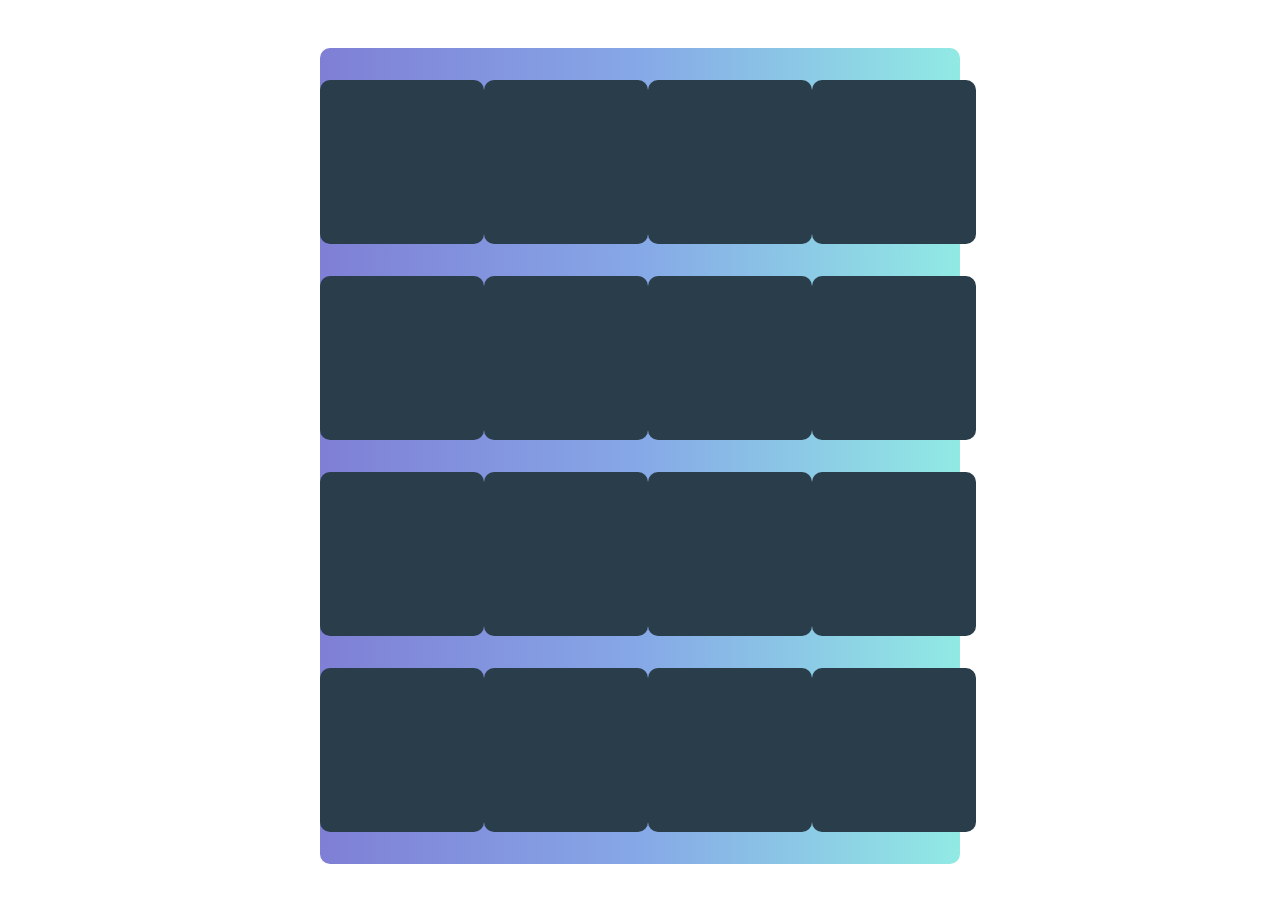
==== commit 496a3bca: "Mind game first adjustment (unfinished)" ====
--- a/index.html
+++ b/index.html
@@ -5,103 +5,42 @@
     <meta name="viewport" content="width=device-width, initial-scale=1.0">
     <link rel="stylesheet" href="css/main.css">
     <meta http-equiv="X-UA-Compatible" content="ie=edge">
-    <script src="https://use.fontawesome.com/releases/v5.0.6/js/all.js"></script>
-    <title>GridBiz</title>
+<link rel="stylesheet" href="https://use.fontawesome.com/releases/v5.7.2/css/all.css" integrity="sha384-fnmOCqbTlWIlj8LyTjo7mOUStjsKC4pOpQbqyi7RrhN7udi9RwhKkMHpvLbHG9Sr"
+    crossorigin="anonymous">
+
+    <title>CardGame</title>
 </head>
 <body>
-        <div class="wrapper">
-            <!-- navigation -->
-            <nav class="main-nav">
-                <ul>
-                    <li>
-                        <a href="#">Home</a>
-                    </li>
-                     <li>
-                        <a href="#">About</a>
-                    </li>
-                     <li>
-                        <a href="#">Services</a>
-                    </li>
-                     <li>
-                        <a href="#">Contact</a>
-                    </li>
-                </ul>
-            </nav>
+    <div class="wrapper">
+<section id="overlay">
+<div class="content">
+    <h1>Congurlations</h1>
+    <p>you have won</p>
+    <button id="play-again">play again</button>
+</div>
+    
+</section>
+        <section class="boxes">
+       
+            <div class="box box-1"><i class="fas fa-bicycle"></i></div>
+            <div class="box box-2"><i class="fas fa-allergies"></i></div>
+            <div class="box box-3"><i class="fas fa-ankh"></i></div>
+            <div class="box box-4"><i class="fas fa-apple-alt"></i></div>
+            <div class="box box-5"><i class="fab fa-affiliatetheme"></i></div>
+            <div class="box box-6"><i class="fab fa-adobe"></i></div>
+            <div class="box box-7"><i class="fab fa-android"></i></div>
+            <div class="box box-8"><i class="fas fa-arrow-alt-circle-down"></i></div>
+            <div class="box box-9"><i class="fas fa-arrow-alt-circle-down"></i></div>
+            <div class="box box-10"><i class="fas fa-bicycle"></i></div>
+            <div class="box box-11"><i class="fas fa-allergies"></i></div>
+            <div class="box box-12"><i class="fas fa-ankh"></i></div>
+            <div class="box box-13"><i class="fas fa-apple-alt"></i></div>
+            <div class="box box-14"><i class="fab fa-affiliatetheme"></i></div>
+            <div class="box box-15"><i class="fab fa-adobe"></i></div>
+            <div class="box box-16"><i class="fab fa-android"></i></div>
+        </section>
+    </div>
 
-
-            <!-- top container -->
-
-            <section class="top-container">
-                <header class="showcase">
-                    <h1>your web presence</h1>
-                    <p>Lorem ipsum dolor, sit amet consectetur adipisicing elit. Praesentium atque corporis pariatur rem quis labore!</p>
-                    <a href="#" class="btn">Read More</a>
-                </header>
-                <div class="top-box top-box-a">
-                    <h4>Membership</h4>
-                    <p class="price">$199/mo</p>
-                    <a href="#" class="btn">Buy Now</a>
-                </div>
-                 <div class="top-box top-box-b">
-                    <h4>Pro Membership</h4>
-                    <p class="price">$299/mo</p>
-                    <a href="#" class="btn">Buy Now</a>
-                </div>
-            </section>
-
-            <!-- Boxes section -->
-            <section class="boxes">
-                <div class="box">
-                    <i class="fas fa-chart-pie fa-5x"></i>
-                    <h3>Analytics</h3>
-                    <p>Lorem ipsum dolor sit amet consectetur adipisicing elit. Saepe, ipsum?</p>
-                </div>
-                  <div class="box">
-                    <i class="fas fa-globe fa-5x"></i>
-                    <h3>Marketing</h3>
-                    <p>Lorem ipsum dolor sit amet consectetur adipisicing elit. Saepe, ipsum?</p>
-                </div>
-                 <div class="box">
-                    <i class="fas fa-cog fa-5x"></i>
-                    <h3>Development</h3>
-                    <p>Lorem ipsum dolor sit amet consectetur adipisicing elit. Saepe, ipsum?</p>
-                </div>
-                  <div class="box">
-                    <i class="fas fa-users fa-5x"></i>
-                    <h3>Support</h3>
-                    <p>Lorem ipsum dolor sit amet consectetur adipisicing elit. Saepe, ipsum?</p>
-                </div>
-            </section>
-
-            <!-- Info Section -->
-
-            <section class="info">
-                <img src="img/pic1.jpeg" alt="">
-                <div>
-                    <h2>Your business on the web</h2>
-                    <p>Lorem ipsum dolor sit amet consectetur adipisicing elit. Tenetur quod asperiores magnam esse quaerat? Distinctio, maxime quae eaque culpa pariatur quisquam at recusandae delectus deserunt, et saepe temporibus iste magni.</p>
-                    <a href="#" class="btn">Learn More</a>
-                </div>
-            </section>
-
-
-            <!-- Portfolio  -->
-
-            <section class="portofolio">
-                <img src="https://source.unsplash.com/random/200x200" alt="">
-                <img src="https://source.unsplash.com/random/201x200" alt="">
-                <img src="https://source.unsplash.com/random/202x200" alt="">
-                <img src="https://source.unsplash.com/random/203x200" alt="">
-                <img src="https://source.unsplash.com/random/204x200" alt="">
-                 <img src="https://source.unsplash.com/random/205x200" alt="">
-                <img src="https://source.unsplash.com/random/206x200" alt="">
-            </section>
-
-            <!-- Footer -->
-            <footer>
-                <p>GridBiz &copy; 2019</p>
-            </footer>
-        </div>
-<!-- wrapper ends -->
+<script src="JS/script.js"></script>
 </body>
 </html>--- a/css/main.css
+++ b/css/main.css
@@ -1,238 +1,262 @@
-html {
-  -webkit-box-sizing: border-box;
-          box-sizing: border-box;
-  font-family: Arial, Helvetica, sans-serif;
-  color: #333;
-}
-
 body {
-  background: #ccc;
-  margin: 30px 50px;
-  line-height: 1.4;
-}
-
-body img {
-  max-width: 100%;
-}
-
-.btn {
+  margin: 0;
+  padding: 0;
+}
+
+.wrapper {
+  padding: 0em;
+}
+
+.wrapper #overlay {
+  width: 50%;
+  height: 815px;
+  position: fixed;
+  top: 0;
+  left: 0;
+  color: black;
+  background: #eee;
+  text-align: center;
+  visibility: hidden;
+  -webkit-transform: translateX(50%);
+          transform: translateX(50%);
+  opacity: 0;
+  padding: 2em 0em;
+  margin: 3em auto;
+  border-radius: 10px;
+}
+
+.wrapper #overlay .content {
+  margin-top: 10em;
+  line-height: .1em;
+}
+
+.wrapper #overlay .content h1 {
+  margin-bottom: 0;
+  text-transform: uppercase;
+}
+
+.wrapper #overlay .content p {
+  text-transform: uppercase;
+  letter-spacing: .1em;
+  line-height: 1em;
+  font-style: italic;
+}
+
+.wrapper #overlay .content button {
+  cursor: pointer;
+  background: none;
+  border: none;
+  margin-top: 2em;
+  border: 1px solid #333;
+  padding: .5em 1.5em;
+  font-size: 1.2em;
+  -webkit-transition: all 0.4s;
+  transition: all 0.4s;
+}
+
+.wrapper #overlay .content button:hover {
+  color: white;
   background: #333;
-  color: #fff;
-  padding: 0.6rem 1.3rem;
-  text-decoration: none;
-  border: 0;
-  -webkit-transition: all 0.3s;
-  transition: all 0.3s;
-}
-
-.btn:hover {
-  background: #ecdac5;
-  color: #333;
-}
-
-.wrapper {
+}
+
+.boxes {
+  background: -webkit-gradient(linear, left top, right top, from(#7f7fd5), color-stop(#86a8e7), to(#91eae4));
+  background: linear-gradient(to right, #7f7fd5, #86a8e7, #91eae4);
   display: -ms-grid;
   display: grid;
-  grid-gap: 20px;
-}
-
-.wrapper .main-nav ul {
-  display: -ms-grid;
-  display: grid;
-  grid-gap: 20px;
-  padding: 0;
-  list-style: none;
+  grid-row-gap: 2em;
   -ms-grid-columns: (1fr)[4];
       grid-template-columns: repeat(4, 1fr);
-}
-
-.wrapper .main-nav ul a {
-  background: #ddd;
-  display: block;
-  text-decoration: none;
-  padding: 0.8rem;
+  padding: 2em 0em;
+  margin: 3em auto;
+  width: 50%;
+  border-radius: 10px;
+}
+
+.boxes .box {
+  padding: 2em;
+  border-radius: 10px;
+  background: #2a3d4a;
   text-align: center;
-  color: #333;
-  text-transform: uppercase;
-  font-size: 1.1rem;
-  -webkit-box-shadow: 0 1px 5px rgba(104, 104, 104, 0.8);
-          box-shadow: 0 1px 5px rgba(104, 104, 104, 0.8);
-  -webkit-transition: all 0.3s;
-  transition: all 0.3s;
-}
-
-.wrapper .main-nav ul a:hover {
-  background: #333;
-  color: #fff;
-}
-
-.top-container {
-  display: -ms-grid;
-  display: grid;
-  grid-gap: 20px;
-      grid-template-areas: 'showcase showcase top-box-a'- 'showcase showcase top-box-b';
-}
-
-.top-container .showcase {
-  -ms-grid-row: 1;
-  -ms-grid-row-span: 2;
-  -ms-grid-column: 1;
-  -ms-grid-column-span: 2;
-  grid-area: showcase;
-  min-height: 400px;
-  background: url("../img/showcase.jpg");
-  background-size: cover;
-  background-position: center;
-  padding: 3rem;
-  display: -webkit-box;
-  display: -ms-flexbox;
-  display: flex;
-  -webkit-box-orient: vertical;
-  -webkit-box-direction: normal;
-      -ms-flex-direction: column;
-          flex-direction: column;
-  -webkit-box-align: start;
-      -ms-flex-align: start;
-          align-items: start;
-  -webkit-box-pack: top;
-      -ms-flex-pack: top;
-          justify-content: top;
-  -webkit-box-shadow: 0 1px 5px rgba(104, 104, 104, 0.8);
-          box-shadow: 0 1px 5px rgba(104, 104, 104, 0.8);
-}
-
-.top-container .showcase h1 {
-  font-size: 4rem;
-  margin-bottom: 0;
-  color: #fff;
-}
-
-.top-container .showcase p {
-  font-size: 1.3rem;
-  margin-top: 0;
-  color: #fff;
-}
-
-.top-container .top-box {
-  background: #ddd;
-  display: -ms-grid;
-  display: grid;
-  -webkit-box-align: center;
-      -ms-flex-align: center;
-          align-items: center;
-  justify-items: center;
-  -webkit-box-shadow: 0 1px 5px rgba(104, 104, 104, 0.8);
-          box-shadow: 0 1px 5px rgba(104, 104, 104, 0.8);
-  padding: 1.5rem;
-}
-
-.top-container .top-box .price {
-  font-size: 2.5rem;
-}
-
-.top-container .top-box .top-box-a {
-  -ms-grid-row: 1;
-  -ms-grid-column: 3;
-  grid-area: top-box-a;
-}
-
-.top-container .top-box .top-box-b {
-  -ms-grid-row: 2;
-  -ms-grid-column: 3;
-  grid-area: top-box-b;
-}
-
-.boxes {
-  display: -ms-grid;
-  display: grid;
-  grid-gap: 20px;
-  -ms-grid-columns: (minmax(200px, 1fr))[auto-fit];
-      grid-template-columns: repeat(auto-fit, minmax(200px, 1fr));
-}
-
-.boxes .box {
-  background: #ddd;
-  text-align: center;
-  padding: 1.5rem 2rem;
-  -webkit-box-shadow: 0 1px 5px rgba(104, 104, 104, 0.8);
-          box-shadow: 0 1px 5px rgba(104, 104, 104, 0.8);
-}
-
-.info {
-  background: #ddd;
-  -webkit-box-shadow: 0 1px 5px rgba(104, 104, 104, 0.8);
-          box-shadow: 0 1px 5px rgba(104, 104, 104, 0.8);
-  display: -ms-grid;
-  display: grid;
-  grid-gap: 30px;
-  -ms-grid-columns: (1fr)[2];
-      grid-template-columns: repeat(2, 1fr);
-  padding: 3rem;
-}
-
-.portofolio {
-  display: -ms-grid;
-  display: grid;
-  grid-gap: 20px;
-  -ms-grid-columns: (minmax(200px, 1fr))[auto-fit];
-      grid-template-columns: repeat(auto-fit, minmax(200px, 1fr));
-}
-
-.portofolio img {
-  width: 100%;
-  -webkit-box-shadow: 0 1px 5px rgba(104, 104, 104, 0.8);
-          box-shadow: 0 1px 5px rgba(104, 104, 104, 0.8);
-}
-
-footer {
-  margin-top: 2rem;
-  background: #333;
-  color: #fff;
-  text-align: center;
-  padding: 1rem;
-}
-
-@media (max-width: 700px) {
-  .wrapper .main-nav ul {
-    -ms-grid-columns: 1fr;
-        grid-template-columns: 1fr;
-  }
-  .top-container {
-        grid-template-areas: 'showcase showcase'- 'top-box-a top-box-b';
-  }
-  .top-container .showcase h1 {
-    font-size: 2.5rem;
-  }
-  .info {
-    -ms-grid-columns: 1fr;
-        grid-template-columns: 1fr;
-  }
-  .info .btn {
-    display: block;
-    text-align: center;
-    margin: auto;
-  }
-}
-
-@media (max-width: 500px) {
-  .top-container {
-        grid-template-areas: 'showcase '- 'top-box-a'- 'top-box-b';
-  }
-  .top-container .showcase h1 {
-    font-size: 2.5rem;
-  }
-  .info {
-    -ms-grid-columns: 1fr;
-        grid-template-columns: 1fr;
-  }
-  .info .btn {
-    display: block;
-    text-align: center;
-    margin: auto;
+  -ms-grid-column-align: center;
+      justify-self: center;
+  width: 100px;
+  height: 100px;
+  -webkit-transition: all 0.5s;
+  transition: all 0.5s;
+}
+
+.boxes .box i {
+  color: white;
+  font-size: 3em;
+  margin: .5em auto;
+  opacity: 0;
+}
+
+.boxes .box:hover {
+  -webkit-transform: scale(1.1);
+          transform: scale(1.1);
+}
+
+.click-card {
+  -webkit-animation: change-background .3s forwards;
+          animation: change-background .3s forwards;
+}
+
+.click-card i {
+  -webkit-animation: show .3s forwards;
+          animation: show .3s forwards;
+}
+
+.correct {
+  -webkit-animation: correct .5s forwards;
+          animation: correct .5s forwards;
+}
+
+.wrong {
+  -webkit-animation: wrong .5s forwards;
+          animation: wrong .5s forwards;
+}
+
+.hide {
+  -webkit-animation: hide .3s forwards;
+          animation: hide .3s forwards;
+}
+
+.visible {
+  -webkit-animation: visible 0.2s  forwards;
+          animation: visible 0.2s  forwards;
+}
+
+@-webkit-keyframes hide {
+  from {
+    opacity: 1;
+    visibility: visible;
+  }
+  to {
+    opacity: 0;
+    visibility: hidden;
+  }
+}
+
+@keyframes hide {
+  from {
+    opacity: 1;
+    visibility: visible;
+  }
+  to {
+    opacity: 0;
+    visibility: hidden;
+  }
+}
+
+@-webkit-keyframes visible {
+  from {
+    visibility: hidden;
+    opacity: 0;
+  }
+  to {
+    visibility: visible;
+    opacity: 1;
+  }
+}
+
+@keyframes visible {
+  from {
+    visibility: hidden;
+    opacity: 0;
+  }
+  to {
+    visibility: visible;
+    opacity: 1;
+  }
+}
+
+@-webkit-keyframes wrong {
+  from {
+    background: #00d0ba;
+    -webkit-transform: translateX(40%);
+            transform: translateX(40%);
+  }
+  to {
+    background: #ca3001;
+    -webkit-transform: translateX(0);
+            transform: translateX(0);
+  }
+}
+
+@keyframes wrong {
+  from {
+    background: #00d0ba;
+    -webkit-transform: translateX(40%);
+            transform: translateX(40%);
+  }
+  to {
+    background: #ca3001;
+    -webkit-transform: translateX(0);
+            transform: translateX(0);
+  }
+}
+
+@-webkit-keyframes correct {
+  from {
+    background: #00d0ba;
+    -webkit-transform: scale(1.3);
+            transform: scale(1.3);
+  }
+  to {
+    background: #77e074;
+    -webkit-transform: scale(0.9);
+            transform: scale(0.9);
+  }
+}
+
+@keyframes correct {
+  from {
+    background: #00d0ba;
+    -webkit-transform: scale(1.3);
+            transform: scale(1.3);
+  }
+  to {
+    background: #77e074;
+    -webkit-transform: scale(0.9);
+            transform: scale(0.9);
+  }
+}
+
+@-webkit-keyframes show {
+  from {
+    opacity: 0;
+  }
+  to {
+    opacity: 1;
+  }
+}
+
+@keyframes show {
+  from {
+    opacity: 0;
+  }
+  to {
+    opacity: 1;
+  }
+}
+
+@-webkit-keyframes change-background {
+  from {
+    background: #2a3d4a;
+  }
+  to {
+    background: #00d0ba;
+  }
+}
+
+@keyframes change-background {
+  from {
+    background: #2a3d4a;
+  }
+  to {
+    background: #00d0ba;
   }
 }
 /*# sourceMappingURL=main.css.map */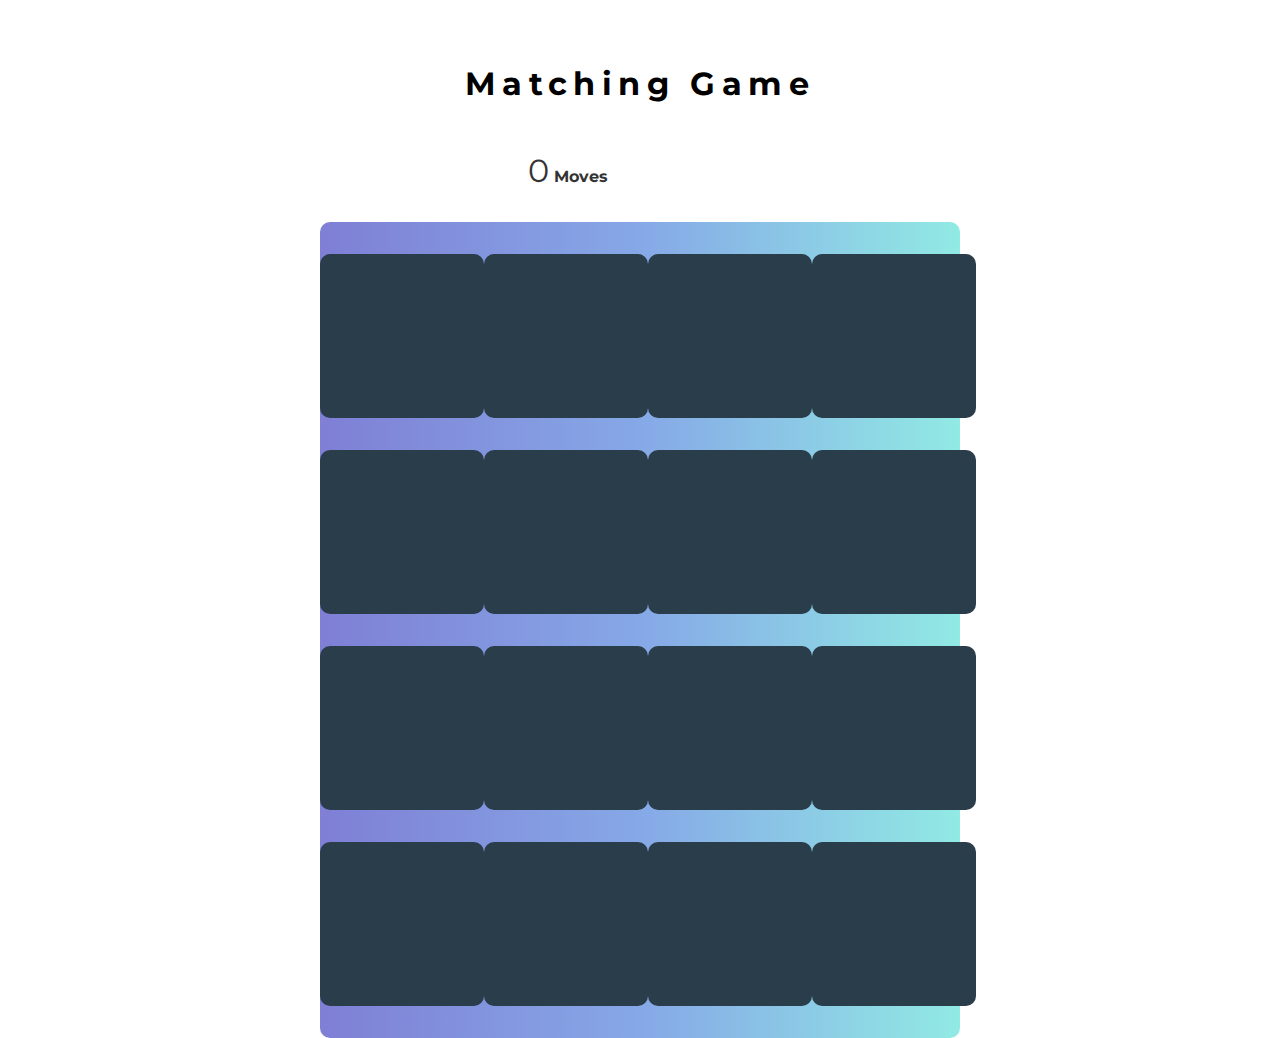
==== commit dbf59bad: "memory game V.1" ====
--- a/index.html
+++ b/index.html
@@ -16,12 +16,26 @@
 <div class="content">
     <h1>Congurlations</h1>
     <p>you have won</p>
+    <p>No of moves: <span id="result">0</span> </p>
+    <p  id ="resultStar"></p>
     <button id="play-again">play again</button>
 </div>
     
 </section>
-        <section class="boxes">
-       
+        <section class="stats" id="stats">
+            <h3>Matching game</h3>
+            <p>
+                <span class="stars">
+                <i class="fas fa-star"></i> 
+                <i class="fas fa-star"></i>
+                <i class="fas fa-star"></i>
+                </span>
+                <span id="moves">0</span> Moves 
+                <span id="refresh"><i class="fas fa-redo"></i></span>
+            </p>
+
+        </section>
+            <section class="boxes">
             <div class="box box-1"><i class="fas fa-bicycle"></i></div>
             <div class="box box-2"><i class="fas fa-allergies"></i></div>
             <div class="box box-3"><i class="fas fa-ankh"></i></div>
--- a/css/main.css
+++ b/css/main.css
@@ -1,6 +1,9 @@
+@import url("https://fonts.googleapis.com/css?family=Montserrat");
 body {
   margin: 0;
   padding: 0;
+  font-family: 'Montserrat',+ sans-serif;
 }
 
 .wrapper {
@@ -68,7 +71,7 @@
   -ms-grid-columns: (1fr)[4];
       grid-template-columns: repeat(4, 1fr);
   padding: 2em 0em;
-  margin: 3em auto;
+  margin: 0em auto;
   width: 50%;
   border-radius: 10px;
 }
@@ -98,6 +101,59 @@
           transform: scale(1.1);
 }
 
+.stats {
+  width: 50%;
+  margin: 1em auto 0 auto;
+  text-align: center;
+  padding: 1em;
+}
+
+.stats h3 {
+  font-size: 2em;
+  text-transform: capitalize;
+  letter-spacing: .2em;
+}
+
+.stats p {
+  text-align: left;
+  width: 50%;
+  margin: 0 auto;
+  padding: 1em;
+  font-weight: bold;
+  color: #333;
+}
+
+.stats p i {
+  margin: 0;
+  letter-spacing: .1em;
+  font-size: 1.6em;
+}
+
+.stats p span {
+  margin-left: 1em;
+  font-weight: lighter;
+}
+
+.stats p #moves {
+  font-size: 2em;
+}
+
+.stats p #refresh {
+  margin-left: 10em;
+  font-size: 1.2em;
+  cursor: pointer;
+}
+
+.stats p #refresh i {
+  -webkit-transition: all 0.6s;
+  transition: all 0.6s;
+}
+
+.stats p #refresh i:hover {
+  -webkit-transform: scale(1.1);
+          transform: scale(1.1);
+}
+
 .click-card {
   -webkit-animation: change-background .3s forwards;
           animation: change-background .3s forwards;
@@ -128,6 +184,33 @@
           animation: visible 0.2s  forwards;
 }
 
+.die {
+  -webkit-animation: die 0.3s forwards;
+          animation: die 0.3s forwards;
+}
+
+@-webkit-keyframes die {
+  from {
+    -webkit-transform: scale(2);
+            transform: scale(2);
+  }
+  to {
+    -webkit-transform: scale(0.9);
+            transform: scale(0.9);
+  }
+}
+
+@keyframes die {
+  from {
+    -webkit-transform: scale(2);
+            transform: scale(2);
+  }
+  to {
+    -webkit-transform: scale(0.9);
+            transform: scale(0.9);
+  }
+}
+
 @-webkit-keyframes hide {
   from {
     opacity: 1;
